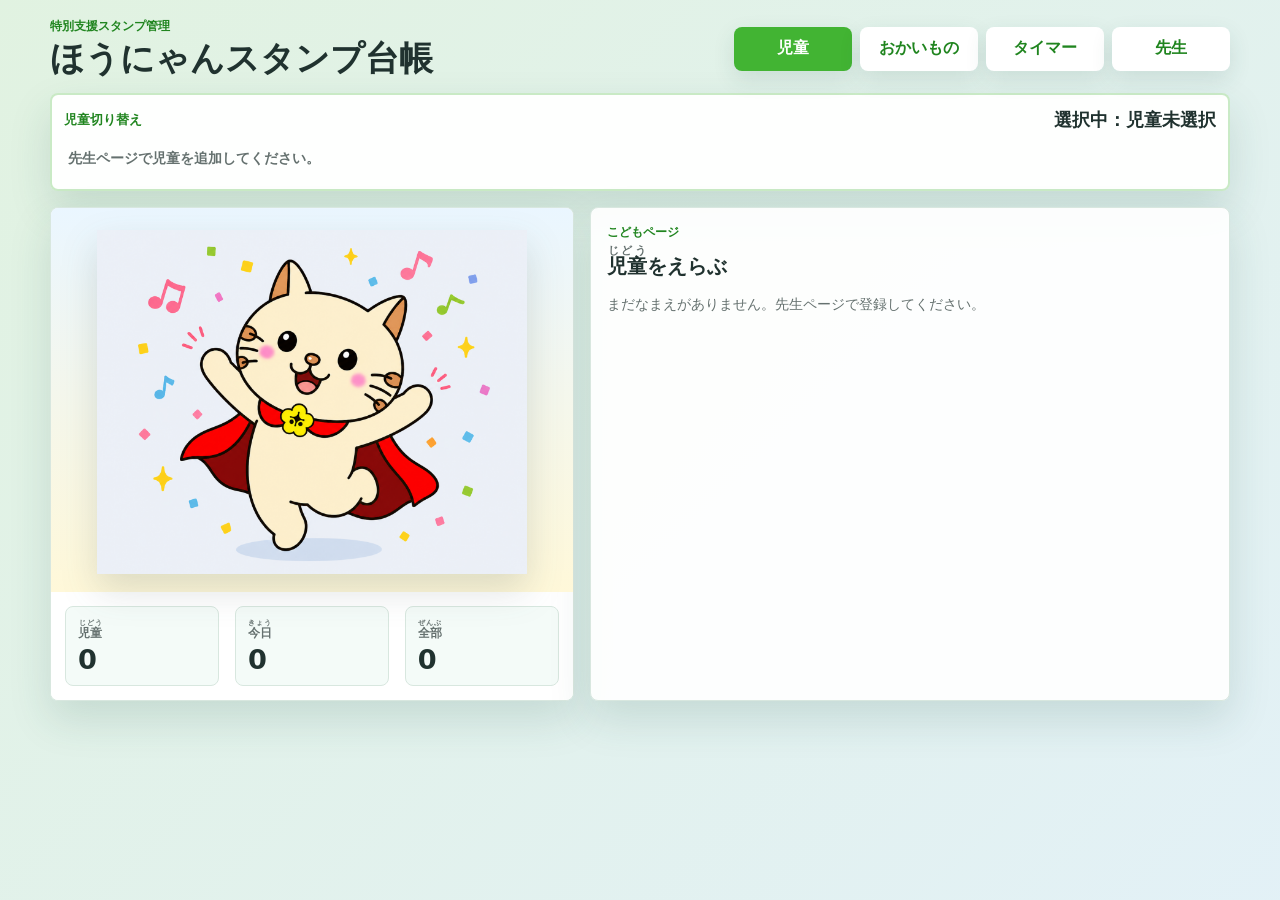
==== index.html @ f67121e9 "Deploy visual countdown timer page" ====
<!doctype html>
<html lang="ja">
  <head>
    <meta charset="utf-8">
    <meta name="viewport" content="width=device-width, initial-scale=1">
    <title>ほうにゃんスタンプ台帳</title>
    <link rel="stylesheet" href="styles.css">
  </head>
  <body>
    <div class="app-shell">
      <header class="topbar">
        <div>
          <p class="eyebrow">特別支援スタンプ管理</p>
          <h1>ほうにゃんスタンプ台帳</h1>
        </div>
        <div class="top-actions" aria-label="ページ切り替え">
          <button class="page-tab is-active" type="button" data-view-button="child">児童</button>
          <button class="page-tab" type="button" data-view-button="shop">おかいもの</button>
          <button class="page-tab" type="button" data-view-button="timer">タイマー</button>
          <button class="page-tab" type="button" data-view-button="teacher">先生</button>
        </div>
      </header>

      <div class="student-switcher" aria-label="児童切り替え">
        <div class="switch-status">
          <span>児童切り替え</span>
          <strong id="currentStudentLabel">選択中：児童未選択</strong>
        </div>
        <div class="student-tab-list" id="studentSwitchList" role="tablist" aria-label="児童を選択"></div>
      </div>

      <main>
        <section class="view is-active child-page" data-view="child" aria-labelledby="child-title">
          <div class="child-grid">
            <section class="hero-panel child-hero">
              <div class="hounyan-stage">
                <img src="assets/hounyan-home.png" alt="ほうにゃん" class="hounyan-image">
              </div>
              <div class="hero-stats">
                <div>
                  <span class="stat-label"><ruby>児童<rt>じどう</rt></ruby></span>
                  <strong id="totalStudents">0</strong>
                </div>
                <div>
                  <span class="stat-label"><ruby>今日<rt>きょう</rt></ruby></span>
                  <strong id="todayStamps">0</strong>
                </div>
                <div>
                  <span class="stat-label"><ruby>全部<rt>ぜんぶ</rt></ruby></span>
                  <strong id="allStamps">0</strong>
                </div>
              </div>
            </section>

            <section class="work-panel">
              <div class="section-head">
                <div>
                  <p class="eyebrow">こどもページ</p>
                  <h2 id="child-title"><ruby>児童<rt>じどう</rt></ruby>をえらぶ</h2>
                </div>
              </div>
              <div class="student-list child-student-list" id="childStudentList"></div>
            </section>
          </div>

          <section class="detail-panel child-detail" id="childStudentDetail" hidden>
            <div class="section-head detail-head">
              <div>
                <p class="eyebrow">いまのシート</p>
                <h2 id="childSelectedName">未選択</h2>
              </div>
            </div>

            <div class="score-row child-score-row">
              <div class="score-box">
                <span><ruby>今<rt>いま</rt></ruby>までに<ruby>集<rt>あつ</rt></ruby>めたスタンプ</span>
                <strong id="childTotal">0</strong>
              </div>
              <div class="score-box">
                <span><ruby>使<rt>つか</rt></ruby>えるシート</span>
                <strong id="childAvailableSheets">0</strong>
              </div>
              <div class="score-box">
                <span>いまのシート</span>
                <strong id="childCurrentSheetCount">0/20</strong>
              </div>
              <div class="score-box">
                <span>あと</span>
                <strong id="childRemainingText">20こ</strong>
              </div>
            </div>

            <div class="next-unlock-banner" id="childNextUnlock">
              <span>つぎのもくひょう</span>
              <strong>あと0こでスタンプかいほう！</strong>
            </div>

            <div class="sheet-head">
              <h3 id="childSheetTitle">シート 1</h3>
              <p id="childSheetProgress">あと20こでシートがいっぱい</p>
            </div>
            <div class="stamp-sheet" id="childSheetGrid" aria-label="20こスタンプシート"></div>

            <div class="child-stamp-area">
              <section>
                <div class="section-head compact">
                  <div>
                    <p class="eyebrow">スタンプ</p>
                    <h3><ruby>押<rt>お</rt></ruby>すスタンプをえらぶ</h3>
                  </div>
                </div>
                <button class="primary-button wide stamp-press-button" type="button" id="childAddStampButton">スタンプをおす</button>
              </section>
            </div>
          </section>
        </section>

        <section class="view shop-page" data-view="shop" aria-labelledby="shop-title">
          <div class="shop-grid">
            <section class="hero-panel shop-summary">
              <div class="shop-hero-top">
                <div>
                  <p class="eyebrow">ごほうび</p>
                  <h2 id="shop-title"><ruby>お買い物<rt>おかいもの</rt></ruby></h2>
                </div>
                <img src="assets/hounyan-home.png" alt="ほうにゃん" class="shop-hounyan">
              </div>
              <label>
                <ruby>児童<rt>じどう</rt></ruby>をえらぶ
                <select id="shopStudentSelect" class="select"></select>
              </label>
              <div class="shop-wallet">
                <div class="shop-wallet-main">
                  <span><ruby>使<rt>つか</rt></ruby>えるシート</span>
                  <strong id="shopAvailableSheets">0</strong>
                </div>
                <div class="shop-wallet-sub">
                  <span><ruby>児童<rt>じどう</rt></ruby></span>
                  <strong id="shopSelectedName">未選択</strong>
                </div>
                <div class="shop-wallet-sub">
                  <span><ruby>完成<rt>かんせい</rt></ruby>シート</span>
                  <strong id="shopCompletedSheets">0</strong>
                </div>
              </div>
            </section>

            <section class="work-panel">
              <div class="section-head">
                <div>
                  <p class="eyebrow">景品</p>
                  <h2>景品をえらぶ</h2>
                </div>
              </div>
              <div id="shopRewards" class="reward-list shop-prize-list"></div>
            </section>

            <section class="work-panel shop-stamp-panel">
              <div class="section-head">
                <div>
                  <p class="eyebrow">スタンプ</p>
                  <h2>スタンプを買う</h2>
                </div>
              </div>
              <div id="shopStampRewards" class="stamp-shop-list"></div>
            </section>
          </div>
        </section>

        <section class="view timer-page" data-view="timer" aria-labelledby="timer-title">
          <div class="timer-grid">
            <section class="hero-panel timer-hero">
              <div>
                <p class="eyebrow">タイマー</p>
                <h2 id="timer-title">じかんをきめる</h2>
              </div>
              <img src="assets/hounyan-home.png" alt="ほうにゃん" class="timer-hounyan">
            </section>

            <section class="work-panel timer-panel">
              <div class="timer-display">
                <div class="timer-ring" id="timerRing" aria-hidden="true">
                  <div class="timer-ring-inner">
                    <strong id="timerTime">05:00</strong>
                    <span id="timerStatus">じゅんびOK</span>
                  </div>
                </div>
              </div>

              <div class="timer-presets" aria-label="時間プリセット">
                <button class="soft-button" type="button" data-timer-preset="60">1分</button>
                <button class="soft-button" type="button" data-timer-preset="180">3分</button>
                <button class="soft-button" type="button" data-timer-preset="300">5分</button>
                <button class="soft-button" type="button" data-timer-preset="600">10分</button>
              </div>

              <div class="timer-inputs">
                <label>
                  分
                  <input id="timerMinutes" type="number" min="0" max="99" step="1" value="5">
                </label>
                <label>
                  秒
                  <input id="timerSeconds" type="number" min="0" max="59" step="1" value="0">
                </label>
                <button class="soft-button" type="button" id="timerSetButton">セット</button>
              </div>

              <div class="timer-actions">
                <button class="primary-button" type="button" id="timerStartButton">スタート</button>
                <button class="soft-button" type="button" id="timerPauseButton">一時停止</button>
                <button class="danger-button" type="button" id="timerResetButton">リセット</button>
              </div>
            </section>
          </div>
        </section>

        <section class="view teacher-page" data-view="teacher" aria-labelledby="teacher-title">
          <div class="teacher-grid">
            <section class="work-panel">
              <div class="section-head">
                <div>
                  <p class="eyebrow">先生ページ</p>
                  <h2 id="teacher-title">児童管理</h2>
                </div>
              </div>
              <form id="studentForm" class="form-grid">
                <input type="hidden" id="studentId">
                <label class="field">
                  <span>名前</span>
                  <input id="studentName" type="text" autocomplete="off" required placeholder="例: 山田さん">
                </label>
                <label class="field">
                  <span>メモ</span>
                  <input id="studentNote" type="text" autocomplete="off" placeholder="例: 3年 / Aグループ">
                </label>
                <button class="primary-button wide" type="submit">保存</button>
              </form>
              <div class="student-list teacher-student-list" id="teacherStudentList"></div>
            </section>

            <section class="detail-panel teacher-detail" id="teacherStudentDetail" hidden>
              <div class="section-head detail-head">
                <div>
                  <p class="eyebrow">児童詳細</p>
                  <h2 id="selectedStudentName">未選択</h2>
                </div>
                <div class="detail-actions">
                  <button class="soft-button" type="button" id="editStudentButton">編集</button>
                  <button class="danger-button" type="button" id="deleteStudentButton">削除</button>
                </div>
              </div>

              <div class="score-row">
                <div class="score-box">
                  <span>今までに集めたスタンプ</span>
                  <strong id="selectedTotal">0</strong>
                </div>
                <div class="score-box">
                  <span>使えるシート</span>
                  <strong id="selectedAvailable">0</strong>
                </div>
                <div class="score-box">
                  <span>ほうにゃんLv.</span>
                  <strong id="selectedLevel">1</strong>
                </div>
                <div class="score-box">
                  <span>次のレベル</span>
                  <strong id="nextLevelText">あと5</strong>
                </div>
              </div>

              <div class="sheet-head">
                <h3 id="teacherSheetTitle">シート 1</h3>
                <p id="teacherSheetProgress">あと20個でシートが埋まります</p>
              </div>
              <div class="stamp-sheet teacher-sheet" id="teacherSheetGrid" aria-label="20個スタンプシート"></div>

              <div class="stamp-workbench">
                <section>
                  <div class="section-head compact">
                    <div>
                      <p class="eyebrow">スタンプ</p>
                      <h3>プリント1枚できたら押す</h3>
                    </div>
                  </div>
                  <button class="primary-button wide stamp-press-button" type="button" id="addStampButton">スタンプを押す</button>
                  <label class="field">
                    <span>メモ</span>
                    <input id="stampMemo" type="text" placeholder="例: 国語プリント、計算プリント">
                  </label>
                </section>

                <section>
                  <div class="section-head compact">
                    <div>
                      <p class="eyebrow">履歴</p>
                      <h3>最近の記録</h3>
                    </div>
                  </div>
                  <div class="history-list" id="historyList"></div>
                </section>
              </div>
            </section>

            <section class="work-panel prize-settings-panel">
              <div class="section-head">
                <div>
                  <p class="eyebrow">景品設定</p>
                  <h2>景品の追加・編集</h2>
                </div>
              </div>
              <form id="prizeForm" class="form-grid prize-form">
                <input id="prizeId" type="hidden">
                <label>
                  景品名
                  <input id="prizeName" type="text" placeholder="例: シール 1枚" required>
                </label>
                <label>
                  必要なシート数
                  <input id="prizeCostSheets" type="number" min="1" step="1" value="1" required>
                </label>
                <label>
                  説明
                  <input id="prizeDescription" type="text" placeholder="例: 使えるシート1枚と交換します。">
                </label>
                <label class="check-row">
                  <input id="prizeEnabled" type="checkbox" checked>
                  買い物ページに表示する
                </label>
                <div class="form-actions">
                  <button class="primary-button" type="submit">景品を保存</button>
                  <button class="soft-button" type="button" id="clearPrizeForm">新規入力</button>
                </div>
              </form>
              <div id="prizeSettingsList" class="reward-list"></div>
            </section>

            <section class="work-panel">
              <div class="section-head">
                <div>
                  <p class="eyebrow">解放</p>
                  <h2>スタンプ解放状況</h2>
                </div>
              </div>
              <div class="rewards-grid teacher-rewards-grid">
                <section>
                  <h3>今までに集めたスタンプで解放</h3>
                  <div id="unlockRewards" class="reward-list"></div>
                </section>
                <section>
                  <h3>着せ替え</h3>
                  <div class="mascot-upgrade is-disabled">
                    <img src="assets/hounyan-home.png" alt="ほうにゃん" class="mini-hounyan">
                    <div>
                      <p>使用不可</p>
                      <span>着せ替えはまだ解禁していません。</span>
                    </div>
                  </div>
                </section>
              </div>
            </section>

            <section class="work-panel">
              <div class="section-head">
                <div>
                  <p class="eyebrow">交換履歴</p>
                  <h2>交換済みシート</h2>
                </div>
              </div>
              <div id="redemptionList" class="redemption-list"></div>
            </section>

            <section class="work-panel">
              <div class="section-head">
                <div>
                  <p class="eyebrow">データ</p>
                  <h2>バックアップ</h2>
                </div>
              </div>
              <div class="backup-actions">
                <button class="soft-button" type="button" id="exportButton">JSONを書き出す</button>
                <label class="file-button">
                  JSONを読み込む
                  <input id="importInput" type="file" accept="application/json">
                </label>
              </div>
              <p class="hint">保存はこのPCのブラウザ内です。共有PCでは利用者を確認してください。</p>
            </section>

            <section class="work-panel stamp-assets-panel">
              <div class="section-head">
                <div>
                  <p class="eyebrow">スタンプ画像</p>
                  <h2>解放条件</h2>
                </div>
              </div>
              <form id="stampAssetForm" class="form-grid stamp-asset-form">
                <input id="stampAssetId" type="hidden">
                <label>
                  スタンプ名
                  <input id="stampAssetName" type="text" placeholder="例: すばらしい" required>
                </label>
                <label>
                  解放方法
                  <select id="stampAssetUnlockMode" class="select">
                    <option value="count">累計スタンプ数で解放</option>
                    <option value="purchase">シートで購入</option>
                  </select>
                </label>
                <label>
                  解放する累計スタンプ数
                  <input id="stampAssetUnlockAt" type="number" min="0" step="1" value="20" required>
                </label>
                <label>
                  購入に必要なシート数
                  <input id="stampAssetShopPriceSheets" type="number" min="1" step="1" value="1" required>
                </label>
                <label class="file-button stamp-file-button">
                  画像を選ぶ
                  <input id="stampAssetImage" type="file" accept="image/*">
                </label>
                <div class="form-actions">
                  <button class="primary-button" type="submit">スタンプを保存</button>
                  <button class="soft-button" type="button" id="clearStampAssetForm">新規入力</button>
                </div>
                <p class="hint">追加した画像は自動で小さくして、このブラウザ内に保存します。別端末で使う時はJSONを書き出してください。</p>
              </form>
              <div id="stampAssetsList" class="asset-list"></div>
            </section>
          </div>
        </section>
      </main>
    </div>

    <div class="preview-layer" id="stampCountLayer" hidden>
      <div class="preview-card" role="dialog" aria-modal="true" aria-labelledby="stampCountTitle">
        <div class="section-head compact">
          <div>
            <p class="eyebrow" id="stampCountStudent">スタンプ</p>
            <h2 id="stampCountTitle">いくつおす？</h2>
          </div>
        </div>
        <div class="count-picker" aria-label="押すスタンプの合計数">
          <button type="button" id="stampCountMinus" aria-label="スタンプを減らす">-</button>
          <output id="stampCountValue" aria-live="polite">0こ</output>
          <button type="button" id="stampCountPlus" aria-label="スタンプを増やす">+</button>
        </div>
        <p class="count-hint" id="stampCountHint">先に、全部で押す数を決めます。</p>
        <div class="preview-actions">
          <button class="soft-button" type="button" id="stampCountCancelButton">戻る</button>
          <button class="primary-button" type="button" id="stampCountNextButton">つぎへ</button>
        </div>
      </div>
    </div>

    <div class="preview-layer" id="stampPreviewLayer" hidden>
      <div class="preview-card" role="dialog" aria-modal="true" aria-labelledby="stampPreviewTitle">
        <div class="section-head compact">
          <div>
            <p class="eyebrow" id="stampPreviewStudent">スタンプ</p>
            <h2 id="stampPreviewTitle">押すスタンプを選ぶ</h2>
          </div>
        </div>
        <div class="preview-list" id="stampPreviewList"></div>
        <p class="preview-total" id="stampPreviewTotal">合計 0こ</p>
        <div class="preview-actions">
          <button class="soft-button" type="button" id="stampPreviewCancelButton">戻る</button>
          <button class="primary-button" type="button" id="stampPreviewConfirmButton">まとめて押す</button>
        </div>
      </div>
    </div>

    <div class="confirm-layer" id="exchangeConfirmLayer" hidden>
      <div class="confirm-card" role="dialog" aria-modal="true" aria-labelledby="exchangeConfirmTitle">
        <p class="eyebrow">シート交換</p>
        <h2 id="exchangeConfirmTitle">こうかんする？</h2>
        <p id="exchangeConfirmMessage">使えるシートを使って交換します。</p>
        <div class="confirm-actions">
          <button class="soft-button" type="button" id="exchangeCancelButton">やめる</button>
          <button class="primary-button" type="button" id="exchangeConfirmButton">こうかんする</button>
        </div>
      </div>
    </div>

    <div class="animation-layer" id="hounyanAnimationLayer" hidden>
      <div class="animation-card" role="dialog" aria-modal="true" aria-labelledby="animationTitle">
        <div class="animation-burst" aria-hidden="true"></div>
        <img id="animationHounyan" src="assets/hounyan-home.png" alt="ほうにゃん" class="animation-hounyan">
        <img id="animationFeatureImage" src="" alt="" class="animation-feature-image" hidden>
        <p class="eyebrow" id="animationEyebrow">ほうにゃん</p>
        <h2 id="animationTitle">シート完成！</h2>
        <p id="animationMessage">20こあつまったよ。</p>
        <button class="primary-button wide" type="button" id="animationCloseButton">OK</button>
      </div>
    </div>

    <div class="toast" id="toast" role="status" aria-live="polite"></div>

    <script src="app.js"></script>
  </body>
</html>
---- styles.css ----
:root {
  color-scheme: light;
  --ink: #20322f;
  --muted: #65716f;
  --line: #d8e7df;
  --panel: #ffffff;
  --panel-soft: #f4fbf8;
  --green: #42b433;
  --green-deep: #20851f;
  --blue: #2f96df;
  --pink: #f05a91;
  --yellow: #f7c600;
  --danger: #d94e48;
  --paper: #fffdf4;
  --shadow: 0 18px 42px rgba(36, 84, 76, 0.15);
  --radius: 8px;
  font-family: "BIZ UDPGothic", "Yu Gothic UI", "Meiryo", system-ui, sans-serif;
}

* {
  box-sizing: border-box;
}

body {
  margin: 0;
  min-height: 100vh;
  background:
    linear-gradient(135deg, rgba(66, 180, 51, 0.12), rgba(47, 150, 223, 0.1)),
    #f7fbf9;
  color: var(--ink);
}

button,
input,
select {
  font: inherit;
}

button {
  cursor: pointer;
}

h1,
h2,
h3,
p {
  margin: 0;
}

h1 {
  font-size: clamp(1.45rem, 3vw, 2.1rem);
  line-height: 1.2;
}

h2 {
  font-size: 1.25rem;
  line-height: 1.35;
}

h3 {
  font-size: 1rem;
  line-height: 1.35;
}

ruby {
  ruby-position: over;
}

rt {
  color: var(--muted);
  font-size: 0.56em;
  font-weight: 800;
}

.app-shell {
  width: min(1180px, calc(100vw - 32px));
  margin: 0 auto;
  padding: 18px 0 32px;
}

.topbar {
  display: flex;
  justify-content: space-between;
  align-items: center;
  gap: 16px;
  margin-bottom: 18px;
}

.eyebrow {
  color: var(--green-deep);
  font-size: 0.78rem;
  font-weight: 800;
  letter-spacing: 0;
  margin-bottom: 4px;
}

.top-actions {
  display: flex;
  gap: 8px;
}

.icon-button,
.page-tab,
.primary-button,
.soft-button,
.danger-button,
.file-button {
  border: 0;
  border-radius: var(--radius);
  min-height: 44px;
  font-weight: 800;
  transition: transform 0.16s ease, box-shadow 0.16s ease, background 0.16s ease;
}

.icon-button {
  width: 48px;
  background: var(--panel);
  color: var(--green-deep);
  box-shadow: 0 8px 22px rgba(36, 84, 76, 0.12);
  font-size: 1rem;
}

.page-tab {
  min-width: 118px;
  padding: 0 18px;
  background: var(--panel);
  color: var(--green-deep);
  box-shadow: 0 8px 22px rgba(36, 84, 76, 0.12);
  font-size: 1rem;
}

.icon-button.is-active,
.icon-button:hover,
.page-tab.is-active,
.page-tab:hover,
.primary-button {
  background: var(--green);
  color: #fff;
}

.page-tab.is-active {
  background: var(--green);
  color: #fff;
}

.primary-button {
  padding: 0 18px;
  box-shadow: 0 10px 22px rgba(66, 180, 51, 0.22);
}

.soft-button,
.file-button {
  display: inline-flex;
  align-items: center;
  justify-content: center;
  padding: 0 16px;
  background: #e8f6ed;
  color: var(--green-deep);
}

.danger-button {
  padding: 0 14px;
  background: #ffe9e7;
  color: var(--danger);
}

.wide {
  width: 100%;
}

button:hover,
.file-button:hover {
  transform: translateY(-1px);
}

button:disabled {
  cursor: not-allowed;
  filter: grayscale(0.25);
  opacity: 0.62;
  transform: none;
}

.student-switcher {
  display: grid;
  gap: 10px;
  margin: -4px 0 16px;
  padding: 12px;
  border: 2px solid rgba(66, 180, 51, 0.28);
  border-radius: var(--radius);
  background: rgba(255, 255, 255, 0.94);
  box-shadow: var(--shadow);
}

.switch-status {
  display: flex;
  align-items: center;
  justify-content: space-between;
  gap: 12px;
}

.switch-status span {
  color: var(--green-deep);
  font-size: 0.82rem;
  font-weight: 900;
}

.switch-status strong {
  min-width: 0;
  overflow: hidden;
  text-overflow: ellipsis;
  white-space: nowrap;
  font-size: 1.14rem;
}

.student-tab-list {
  display: flex;
  gap: 8px;
  overflow-x: auto;
  overscroll-behavior-x: contain;
  padding: 2px 2px 8px;
  scroll-snap-type: x proximity;
  scrollbar-width: thin;
}

.student-tab-button {
  flex: 0 0 auto;
  display: flex;
  align-items: center;
  justify-content: center;
  gap: 8px;
  min-width: 132px;
  min-height: 54px;
  padding: 8px 12px;
  border: 2px solid var(--line);
  border-radius: var(--radius);
  background: #fff;
  color: var(--ink);
  scroll-snap-align: start;
}

.student-tab-button strong {
  min-width: 0;
  overflow: hidden;
  text-overflow: ellipsis;
  white-space: nowrap;
  font-size: 1rem;
}

.student-tab-button span {
  flex: 0 0 auto;
  padding: 2px 7px;
  border-radius: 999px;
  background: var(--panel-soft);
  color: var(--green-deep);
  font-size: 0.76rem;
  font-weight: 900;
}

.student-tab-button.is-selected {
  border-color: var(--green);
  background: var(--green);
  color: #fff;
  box-shadow: 0 0 0 3px rgba(66, 180, 51, 0.16);
}

.student-tab-button.is-selected span {
  background: rgba(255, 255, 255, 0.22);
  color: #fff;
}

.switch-empty {
  padding: 4px 2px 0;
  font-weight: 800;
}

.view {
  display: none;
}

.view.is-active {
  display: block;
}

.child-grid,
.shop-grid,
.teacher-grid,
.stamp-workbench,
.score-row,
.hero-stats {
  display: grid;
  gap: 16px;
}

.child-grid {
  grid-template-columns: minmax(280px, 0.9fr) minmax(360px, 1.1fr);
  align-items: stretch;
}

.shop-grid {
  grid-template-columns: minmax(300px, 0.72fr) minmax(420px, 1.28fr);
  align-items: start;
}

.timer-grid {
  display: grid;
  grid-template-columns: minmax(260px, 0.72fr) minmax(360px, 1.28fr);
  gap: 16px;
  align-items: stretch;
}

.shop-stamp-panel {
  grid-column: 1 / -1;
}

.teacher-grid {
  grid-template-columns: minmax(300px, 0.75fr) minmax(420px, 1.25fr);
  align-items: start;
}

.teacher-grid > .work-panel:nth-child(3),
.teacher-grid > .work-panel:nth-child(4),
.teacher-grid > .work-panel:nth-child(5),
.teacher-grid > .work-panel:nth-child(6),
.prize-settings-panel {
  grid-column: 1 / -1;
}

.stamp-workbench {
  grid-template-columns: minmax(260px, 0.9fr) minmax(300px, 1.1fr);
}

.hero-panel,
.work-panel,
.detail-panel {
  background: rgba(255, 255, 255, 0.92);
  border: 1px solid var(--line);
  border-radius: var(--radius);
  box-shadow: var(--shadow);
}

.hero-panel {
  display: flex;
  flex-direction: column;
  overflow: hidden;
}

.hounyan-stage {
  position: relative;
  flex: 1;
  min-height: 320px;
  padding: 18px;
  background: linear-gradient(180deg, #eaf6ff, #fff8d9);
}

.hounyan-image {
  width: min(92%, 430px);
  max-height: 390px;
  object-fit: contain;
  display: block;
  margin: 4px auto 0;
  filter: drop-shadow(0 16px 18px rgba(45, 71, 69, 0.16));
}

.hero-stats {
  grid-template-columns: repeat(3, 1fr);
  padding: 14px;
  background: var(--panel);
}

.hero-stats div,
.score-box {
  min-width: 0;
  padding: 12px;
  border-radius: var(--radius);
  background: var(--panel-soft);
  border: 1px solid var(--line);
}

.stat-label,
.score-box span {
  display: block;
  color: var(--muted);
  font-size: 0.78rem;
  font-weight: 800;
  line-height: 1.45;
}

.hero-stats strong,
.score-box strong {
  display: block;
  margin-top: 4px;
  font-size: 1.7rem;
  line-height: 1;
}

.work-panel,
.detail-panel {
  padding: 16px;
}

.child-detail,
.teacher-detail {
  margin-top: 16px;
}

.child-page .detail-panel {
  border: 2px solid rgba(66, 180, 51, 0.26);
}

.section-head {
  display: flex;
  align-items: center;
  justify-content: space-between;
  gap: 12px;
  margin-bottom: 14px;
}

.section-head.compact {
  margin-bottom: 10px;
}

.detail-head {
  align-items: flex-start;
}

.detail-actions {
  display: flex;
  gap: 8px;
}

.student-list,
.history-list,
.reward-list,
.asset-list {
  display: grid;
  gap: 10px;
}

.teacher-student-list {
  margin-top: 14px;
}

.student-card,
.history-card,
.reward-card,
.asset-card,
.redemption-card {
  border: 1px solid var(--line);
  border-radius: var(--radius);
  background: #fff;
}

.student-card {
  display: grid;
  grid-template-columns: 1fr auto;
  gap: 12px;
  align-items: center;
  padding: 12px;
  text-align: left;
  width: 100%;
  color: var(--ink);
}

.child-student-list .student-card {
  min-height: 74px;
  border-width: 2px;
}

.student-card.is-selected {
  border-color: var(--green);
  box-shadow: 0 0 0 3px rgba(66, 180, 51, 0.14);
}

.student-name {
  display: block;
  font-weight: 900;
  font-size: 1.05rem;
}

.child-student-list .student-name {
  font-size: 1.18rem;
}

.student-meta,
.hint,
.history-card span,
.reward-card p,
.asset-card p,
.redemption-card p,
.empty-state,
.sheet-head p,
.mascot-upgrade span {
  color: var(--muted);
  font-size: 0.86rem;
  line-height: 1.5;
}

.score-row {
  grid-template-columns: repeat(4, 1fr);
  margin-bottom: 16px;
}

.child-score-row .score-box {
  min-height: 92px;
}

.next-unlock-banner {
  display: grid;
  grid-template-columns: minmax(0, 1fr) 92px;
  gap: 12px;
  align-items: center;
  margin: 14px 0;
  padding: 16px;
  border: 2px solid rgba(66, 180, 51, 0.28);
  border-radius: var(--radius);
  background: linear-gradient(135deg, #ffffff, #e8f6ed);
  box-shadow: 0 12px 24px rgba(66, 180, 51, 0.12);
}

.next-unlock-banner span {
  color: var(--green-dark);
  font-size: 0.82rem;
  font-weight: 900;
}

.next-unlock-banner strong {
  display: block;
  color: var(--text);
  font-size: clamp(1.28rem, 4vw, 2rem);
  line-height: 1.25;
}

.next-unlock-preview {
  width: 88px;
  height: 88px;
  object-fit: contain;
  justify-self: end;
  padding: 6px;
  border: 1px solid rgba(66, 180, 51, 0.2);
  border-radius: var(--radius);
  background: rgba(255, 255, 255, 0.86);
  box-shadow: 0 8px 18px rgba(32, 50, 47, 0.12);
}

.next-unlock-banner.is-complete {
  grid-template-columns: 1fr;
  border-color: rgba(246, 192, 52, 0.52);
  background: linear-gradient(135deg, #ffffff, #fff7d7);
}

.sheet-head {
  display: flex;
  align-items: end;
  justify-content: space-between;
  gap: 12px;
  margin: 8px 0 10px;
}

.stamp-sheet {
  display: grid;
  grid-template-columns: repeat(5, minmax(46px, 1fr));
  gap: 8px;
  padding: 12px;
  border: 2px solid #eadfa6;
  border-radius: var(--radius);
  background:
    linear-gradient(90deg, rgba(234, 223, 166, 0.24) 1px, transparent 1px),
    linear-gradient(180deg, rgba(234, 223, 166, 0.2) 1px, transparent 1px),
    var(--paper);
  background-size: 22px 22px;
  box-shadow: inset 0 0 0 4px rgba(255, 255, 255, 0.54);
}

.stamp-slot {
  position: relative;
  display: grid;
  place-items: center;
  aspect-ratio: 1;
  min-width: 0;
  border: 1px dashed rgba(101, 113, 111, 0.35);
  border-radius: 6px;
  background: rgba(255, 255, 255, 0.64);
  overflow: hidden;
}

.stamp-slot.is-filled {
  border-style: solid;
  border-color: rgba(240, 90, 145, 0.28);
  background: rgba(255, 255, 255, 0.86);
}

.stamp-slot span {
  color: rgba(101, 113, 111, 0.45);
  font-weight: 900;
}

.stamp-slot img {
  width: 88%;
  height: 88%;
  object-fit: contain;
}

.stamp-slot.is-new {
  animation: paperPress 0.7s ease both;
}

.stamp-slot.is-new::after {
  content: "";
  position: absolute;
  inset: 8%;
  border-radius: 50%;
  border: 3px solid rgba(240, 90, 145, 0.36);
  opacity: 0;
  animation: inkRing 0.7s ease both;
}

.stamp-slot.is-new img {
  animation: stampIn 0.62s cubic-bezier(0.2, 0.78, 0.24, 1.18) both;
}

.child-stamp-area {
  margin-top: 16px;
}

.stamp-picker {
  display: grid;
  grid-template-columns: repeat(4, minmax(0, 1fr));
  gap: 10px;
  margin-bottom: 12px;
}

.stamp-option {
  position: relative;
  min-height: 128px;
  border: 2px solid var(--line);
  border-radius: var(--radius);
  background: #fff;
  padding: 8px;
}

.stamp-option.is-selected {
  border-color: var(--blue);
  box-shadow: 0 0 0 3px rgba(47, 150, 223, 0.16);
}

.stamp-option.is-locked {
  opacity: 0.56;
}

.stamp-option img {
  width: 100%;
  height: 82px;
  object-fit: contain;
  display: block;
}

.stamp-option span {
  display: block;
  margin-top: 6px;
  font-size: 0.82rem;
  font-weight: 900;
  text-align: center;
}

.child-page .stamp-option span {
  font-size: 0.92rem;
}

.stamp-press-button {
  min-height: 54px;
  margin-bottom: 12px;
  font-size: 1.05rem;
}

.field {
  display: grid;
  gap: 6px;
  margin-bottom: 12px;
}

.field span {
  color: var(--muted);
  font-size: 0.82rem;
  font-weight: 800;
}

input,
.select {
  width: 100%;
  min-height: 44px;
  border: 1px solid var(--line);
  border-radius: var(--radius);
  background: #fff;
  padding: 9px 11px;
  color: var(--ink);
}

input:focus,
.select:focus {
  outline: 3px solid rgba(47, 150, 223, 0.2);
  border-color: var(--blue);
}

.history-card,
.reward-card,
.asset-card,
.redemption-card {
  padding: 12px;
}

.history-card {
  display: grid;
  grid-template-columns: 52px 1fr auto;
  gap: 10px;
  align-items: center;
}

.history-card img {
  width: 52px;
  height: 52px;
  object-fit: contain;
}

.history-card.is-canceled {
  background: #f5f5f5;
  opacity: 0.72;
}

.rewards-grid {
  display: grid;
  grid-template-columns: repeat(3, minmax(0, 1fr));
  gap: 16px;
}

.teacher-rewards-grid {
  grid-template-columns: minmax(0, 1fr) minmax(260px, 0.65fr);
}

.reward-list {
  margin-top: 10px;
}

.shop-prize-list {
  grid-template-columns: repeat(auto-fit, minmax(220px, 1fr));
  margin-top: 0;
}

.stamp-shop-list {
  display: grid;
  grid-template-columns: repeat(auto-fit, minmax(190px, 1fr));
  gap: 12px;
}

.reward-card {
  display: grid;
  gap: 10px;
}

.reward-card.is-disabled,
.mascot-upgrade.is-disabled {
  background: #f5f5f5;
  opacity: 0.78;
}

.reward-top,
.asset-card,
.redemption-card {
  display: flex;
  justify-content: space-between;
  gap: 10px;
  align-items: center;
}

.reward-card strong,
.asset-card strong,
.redemption-card strong,
.mascot-upgrade p {
  font-size: 1rem;
  font-weight: 900;
}

.progress {
  height: 10px;
  overflow: hidden;
  border-radius: 999px;
  background: #e9eff0;
}

.progress > span {
  display: block;
  height: 100%;
  width: 0;
  background: linear-gradient(90deg, var(--green), var(--yellow));
}

.mascot-upgrade {
  display: flex;
  gap: 14px;
  align-items: center;
  padding: 14px;
  border: 1px solid var(--line);
  border-radius: var(--radius);
  background: var(--panel-soft);
  margin-top: 10px;
}

.mini-hounyan {
  width: 96px;
  height: 96px;
  object-fit: contain;
}

.form-grid,
.backup-actions {
  display: grid;
  gap: 12px;
}

.shop-summary {
  display: grid;
  gap: 16px;
}

.shop-hero-top {
  display: grid;
  grid-template-columns: minmax(0, 1fr) 112px;
  gap: 12px;
  align-items: center;
}

.shop-hounyan {
  width: 112px;
  height: 112px;
  object-fit: contain;
  justify-self: end;
}

.shop-wallet {
  display: grid;
  gap: 10px;
}

.shop-wallet-main,
.shop-wallet-sub {
  border: 1px solid var(--line);
  border-radius: var(--radius);
  background: #fff;
}

.shop-wallet-main {
  padding: 18px;
  display: grid;
  gap: 6px;
  background: linear-gradient(135deg, #ffffff, #e8f6ed);
}

.shop-wallet-main span,
.shop-wallet-sub span,
.shop-prize-label {
  color: var(--muted);
  font-size: 0.78rem;
  font-weight: 900;
}

.shop-wallet-main strong {
  color: var(--green-dark);
  font-size: clamp(3rem, 12vw, 5.5rem);
  line-height: 0.95;
}

.shop-wallet-sub {
  display: flex;
  justify-content: space-between;
  gap: 12px;
  align-items: center;
  padding: 12px 14px;
}

.shop-wallet-sub strong {
  font-size: 1.05rem;
}

.shop-prize-card {
  min-height: 220px;
  align-content: start;
  gap: 14px;
  padding: 16px;
}

.stamp-shop-card {
  display: grid;
  grid-template-rows: auto minmax(0, 1fr) auto;
  gap: 10px;
  min-height: 270px;
  padding: 12px;
  border: 1px solid var(--line);
  border-radius: var(--radius);
  background: #fff;
}

.stamp-shop-card.is-special {
  border-color: rgba(246, 192, 52, 0.74);
  background: linear-gradient(135deg, #ffffff, #fff7d7);
  box-shadow: 0 14px 30px rgba(246, 192, 52, 0.18);
}

.stamp-shop-card.is-owned {
  background: #f5f5f5;
}

.stamp-shop-card img {
  width: min(100%, 142px);
  aspect-ratio: 1;
  object-fit: contain;
  justify-self: center;
}

.stamp-shop-card > div {
  text-align: center;
}

.stamp-shop-card span {
  color: var(--muted);
  font-size: 0.76rem;
  font-weight: 900;
}

.stamp-shop-card strong,
.stamp-shop-card p {
  display: block;
  text-align: center;
}

.stamp-shop-card strong {
  margin-top: 2px;
  font-size: 1rem;
  font-weight: 900;
}

.stamp-shop-card p {
  margin-top: 4px;
  color: var(--green-dark);
  font-weight: 900;
}

.shop-prize-head,
.shop-prize-foot {
  display: flex;
  justify-content: space-between;
  gap: 12px;
  align-items: center;
}

.shop-prize-head strong {
  display: block;
  margin-top: 2px;
  font-size: 1.18rem;
}

.sheet-badge {
  flex: 0 0 auto;
  padding: 8px 10px;
  border-radius: var(--radius);
  background: #e8f6ed;
  color: var(--green-dark);
  font-size: 0.88rem;
  font-weight: 900;
  white-space: nowrap;
}

.shop-prize-foot {
  margin-top: auto;
}

.shop-prize-foot span {
  color: var(--muted);
  font-weight: 900;
}

.timer-hero {
  display: grid;
  align-content: space-between;
  gap: 18px;
  min-height: 360px;
  overflow: hidden;
  background:
    radial-gradient(circle at 72% 18%, rgba(247, 198, 0, 0.22), transparent 34%),
    linear-gradient(160deg, #ffffff, #eefaf4);
}

.timer-hounyan {
  width: min(100%, 260px);
  justify-self: center;
  align-self: end;
  object-fit: contain;
}

.timer-panel {
  display: grid;
  gap: 16px;
  align-content: center;
}

.timer-display {
  display: grid;
  place-items: center;
  padding: 8px 0;
}

.timer-ring {
  --timer-progress: 1;
  width: min(320px, 78vw);
  aspect-ratio: 1;
  display: grid;
  place-items: center;
  border-radius: 50%;
  background:
    conic-gradient(var(--green) calc(var(--timer-progress) * 1turn), #e3eee8 0);
  box-shadow: 0 22px 54px rgba(36, 84, 76, 0.18);
}

.timer-ring.is-low {
  background:
    conic-gradient(var(--danger) calc(var(--timer-progress) * 1turn), #f5e3e1 0);
}

.timer-ring-inner {
  width: calc(100% - 32px);
  aspect-ratio: 1;
  display: grid;
  place-items: center;
  align-content: center;
  gap: 8px;
  border-radius: 50%;
  background: #fff;
  text-align: center;
}

.timer-ring-inner strong {
  font-size: clamp(3rem, 12vw, 5.2rem);
  line-height: 1;
  font-variant-numeric: tabular-nums;
}

.timer-ring-inner span {
  color: var(--muted);
  font-weight: 900;
}

.timer-presets,
.timer-actions {
  display: grid;
  grid-template-columns: repeat(4, 1fr);
  gap: 10px;
}

.timer-inputs {
  display: grid;
  grid-template-columns: repeat(2, minmax(0, 1fr)) auto;
  gap: 10px;
  align-items: end;
}

.timer-inputs label {
  display: grid;
  gap: 6px;
  color: var(--muted);
  font-weight: 900;
}

.stamp-asset-form,
.prize-form {
  margin-bottom: 14px;
}

.check-row {
  display: flex;
  align-items: center;
  gap: 8px;
  font-weight: 900;
}

.check-row input {
  width: 20px;
  height: 20px;
  accent-color: var(--green);
}

.form-actions,
.confirm-actions {
  display: flex;
  flex-wrap: wrap;
  gap: 10px;
}

.compact-button {
  min-height: 38px;
  padding: 8px 12px;
  font-size: 0.86rem;
}

.stamp-file-button {
  justify-self: start;
}

.redemption-list {
  display: grid;
  gap: 10px;
}

.redemption-card.is-canceled {
  background: #f5f5f5;
  opacity: 0.78;
}

.status-pill {
  padding: 6px 10px;
  border-radius: 999px;
  background: #e9eff0;
  color: var(--muted);
  font-size: 0.78rem;
  font-weight: 900;
  white-space: nowrap;
}

.file-button input {
  position: absolute;
  inline-size: 1px;
  block-size: 1px;
  opacity: 0;
  pointer-events: none;
}

.asset-card img {
  width: 64px;
  height: 64px;
  object-fit: contain;
  flex: 0 0 auto;
}

.toast {
  position: fixed;
  left: 50%;
  bottom: 18px;
  transform: translateX(-50%) translateY(24px);
  opacity: 0;
  pointer-events: none;
  min-width: min(360px, calc(100vw - 32px));
  padding: 12px 16px;
  border-radius: var(--radius);
  background: #20322f;
  color: #fff;
  text-align: center;
  font-weight: 800;
  box-shadow: 0 18px 36px rgba(32, 50, 47, 0.24);
  transition: opacity 0.2s ease, transform 0.2s ease;
}

.toast.is-visible {
  opacity: 1;
  transform: translateX(-50%) translateY(0);
}

.preview-layer,
.confirm-layer {
  position: fixed;
  inset: 0;
  z-index: 18;
  display: grid;
  place-items: center;
  padding: 18px;
  background: rgba(32, 50, 47, 0.42);
  opacity: 0;
  transition: opacity 0.18s ease;
}

.preview-layer[hidden],
.confirm-layer[hidden] {
  display: none;
}

.preview-layer.is-showing,
.confirm-layer.is-showing {
  opacity: 1;
}

.preview-card,
.confirm-card {
  width: min(520px, 100%);
  max-height: min(760px, calc(100vh - 36px));
  overflow: auto;
  padding: 16px;
  border: 1px solid var(--line);
  border-radius: var(--radius);
  background: rgba(255, 255, 255, 0.98);
  box-shadow: 0 24px 54px rgba(32, 50, 47, 0.26);
  transform: translateY(18px) scale(0.98);
  transition: transform 0.2s ease;
}

.preview-layer.is-showing .preview-card,
.confirm-layer.is-showing .confirm-card {
  transform: translateY(0) scale(1);
}

.confirm-card {
  display: grid;
  gap: 12px;
}

.count-picker {
  display: grid;
  grid-template-columns: 58px minmax(0, 1fr) 58px;
  align-items: center;
  gap: 10px;
  margin: 8px 0 4px;
}

.count-picker button {
  width: 58px;
  height: 58px;
  border: 0;
  border-radius: var(--radius);
  background: #e8f6ed;
  color: var(--green-deep);
  font-size: 1.55rem;
  font-weight: 900;
}

.count-picker output {
  display: grid;
  min-height: 74px;
  place-items: center;
  border: 2px solid rgba(48, 165, 73, 0.28);
  border-radius: var(--radius);
  background: #f7fff9;
  color: var(--green-deep);
  font-size: 2rem;
  font-weight: 900;
}

.count-hint {
  margin: 0 0 4px;
  color: var(--muted);
  font-size: 0.9rem;
  font-weight: 800;
  text-align: center;
}

.preview-list {
  display: grid;
  gap: 10px;
}

.preview-stamp {
  display: grid;
  grid-template-columns: 74px minmax(0, 1fr) auto;
  gap: 10px;
  align-items: center;
  padding: 10px;
  border: 1px solid var(--line);
  border-radius: var(--radius);
  background: #fff;
}

.preview-stamp.is-locked {
  opacity: 0.52;
}

.preview-stamp img {
  width: 74px;
  height: 74px;
  object-fit: contain;
}

.preview-stamp strong,
.preview-stamp span {
  display: block;
}

.preview-stamp strong {
  font-size: 1rem;
  margin-bottom: 3px;
}

.preview-stamp span {
  color: var(--muted);
  font-size: 0.82rem;
  font-weight: 800;
}

.preview-stepper {
  display: grid;
  grid-template-columns: 42px 42px 42px;
  align-items: center;
  gap: 4px;
}

.preview-stepper button {
  width: 42px;
  height: 42px;
  border: 0;
  border-radius: var(--radius);
  background: #e8f6ed;
  color: var(--green-deep);
  font-weight: 900;
  font-size: 1.25rem;
}

.preview-stepper output {
  text-align: center;
  font-weight: 900;
  font-size: 1.2rem;
}

.preview-total {
  padding: 12px 4px 10px;
  color: var(--green-deep);
  font-weight: 900;
  text-align: right;
}

.preview-actions {
  display: grid;
  grid-template-columns: minmax(100px, 0.45fr) minmax(140px, 0.55fr);
  gap: 10px;
}

.animation-layer {
  position: fixed;
  inset: 0;
  z-index: 20;
  display: grid;
  place-items: center;
  padding: 18px;
  background: rgba(32, 50, 47, 0.42);
  opacity: 0;
  transition: opacity 0.18s ease;
}

.animation-layer[hidden] {
  display: none;
}

.animation-layer.is-showing {
  opacity: 1;
}

.animation-card {
  position: relative;
  width: min(390px, 100%);
  overflow: hidden;
  padding: 20px;
  border: 2px solid rgba(66, 180, 51, 0.26);
  border-radius: var(--radius);
  background:
    radial-gradient(circle at 20% 15%, rgba(247, 198, 0, 0.2), transparent 32%),
    radial-gradient(circle at 84% 22%, rgba(47, 150, 223, 0.18), transparent 28%),
    #fff;
  box-shadow: 0 24px 54px rgba(32, 50, 47, 0.26);
  text-align: center;
  transform: translateY(18px) scale(0.96);
  transition: transform 0.24s ease;
}

.animation-layer.is-showing .animation-card {
  transform: translateY(0) scale(1);
}

.animation-burst {
  position: absolute;
  inset: 18px;
  border-radius: 50%;
  background:
    conic-gradient(from 0deg, transparent 0 10deg, rgba(247, 198, 0, 0.72) 10deg 18deg, transparent 18deg 42deg, rgba(240, 90, 145, 0.62) 42deg 50deg, transparent 50deg 78deg, rgba(47, 150, 223, 0.62) 78deg 86deg, transparent 86deg 360deg);
  opacity: 0.34;
  animation: hounyanBurst 1.8s linear infinite;
  pointer-events: none;
}

.animation-hounyan {
  position: relative;
  z-index: 1;
  width: min(76%, 250px);
  aspect-ratio: 1;
  object-fit: contain;
  margin: 0 auto 10px;
  filter: drop-shadow(0 14px 18px rgba(45, 71, 69, 0.16));
  animation: hounyanCelebrate 1.2s ease-in-out infinite;
}

.animation-feature-image {
  position: relative;
  z-index: 2;
  width: min(42%, 140px);
  aspect-ratio: 1;
  object-fit: contain;
  margin: -28px auto 10px;
  padding: 8px;
  border: 3px solid rgba(47, 150, 223, 0.24);
  border-radius: 50%;
  background: rgba(255, 255, 255, 0.94);
  box-shadow: 0 12px 24px rgba(32, 50, 47, 0.16);
  animation: featurePop 0.7s cubic-bezier(0.2, 0.78, 0.24, 1.18) both;
}

.animation-card .eyebrow,
.animation-card h2,
.animation-card p,
.animation-card button {
  position: relative;
  z-index: 1;
}

.animation-card h2 {
  font-size: 1.55rem;
  margin-bottom: 8px;
}

.animation-card p:not(.eyebrow) {
  color: var(--muted);
  font-weight: 800;
  line-height: 1.6;
  margin-bottom: 16px;
}

@keyframes stampIn {
  0% {
    opacity: 0;
    transform: translateY(-34px) scale(1.34) rotate(-7deg);
    filter: blur(1px);
  }
  54% {
    opacity: 1;
    transform: translateY(4px) scale(0.86) rotate(2deg);
    filter: blur(0);
  }
  100% {
    opacity: 1;
    transform: translateY(0) scale(1) rotate(0deg);
  }
}

@keyframes hounyanCelebrate {
  0%,
  100% {
    transform: translateY(0) rotate(-2deg) scale(1);
  }
  45% {
    transform: translateY(-10px) rotate(3deg) scale(1.04);
  }
}

@keyframes hounyanBurst {
  to {
    transform: rotate(1turn);
  }
}

@keyframes featurePop {
  0% {
    opacity: 0;
    transform: translateY(12px) scale(0.72) rotate(-8deg);
  }
  70% {
    opacity: 1;
    transform: translateY(-2px) scale(1.05) rotate(2deg);
  }
  100% {
    opacity: 1;
    transform: translateY(0) scale(1) rotate(0deg);
  }
}

@keyframes paperPress {
  0%,
  100% {
    transform: scale(1);
  }
  48% {
    transform: scale(0.94);
  }
}

@keyframes inkRing {
  0% {
    opacity: 0;
    transform: scale(0.72);
  }
  45% {
    opacity: 1;
    transform: scale(1);
  }
  100% {
    opacity: 0;
    transform: scale(1.18);
  }
}

@media (max-width: 980px) {
  .child-grid,
  .shop-grid,
  .timer-grid,
  .teacher-grid,
  .stamp-workbench,
  .rewards-grid {
    grid-template-columns: 1fr;
  }

  .teacher-grid > .work-panel:nth-child(3),
  .teacher-grid > .work-panel:nth-child(4),
  .teacher-grid > .work-panel:nth-child(5),
  .teacher-grid > .work-panel:nth-child(6),
  .prize-settings-panel {
    grid-column: auto;
  }

  .score-row {
    grid-template-columns: repeat(2, 1fr);
  }
}

@media (max-width: 620px) {
  .app-shell {
    width: min(100% - 20px, 1180px);
    padding-top: 12px;
  }

  .topbar {
    align-items: flex-start;
    flex-direction: column;
  }

  .top-actions {
    width: 100%;
    flex-wrap: wrap;
  }

  .icon-button,
  .page-tab {
    flex: 1;
    min-width: calc(50% - 4px);
  }

  .student-switcher {
    margin-top: -2px;
  }

  .switch-status {
    align-items: flex-start;
    flex-direction: column;
    gap: 4px;
  }

  .switch-status strong {
    white-space: normal;
  }

  .student-tab-button {
    min-width: min(46vw, 180px);
  }

  .hounyan-stage {
    min-height: 260px;
  }

  .hero-stats,
  .score-row,
  .stamp-picker {
    grid-template-columns: 1fr;
  }

  .shop-hero-top {
    grid-template-columns: minmax(0, 1fr) 86px;
  }

  .shop-hounyan {
    width: 86px;
    height: 86px;
  }

  .timer-hero {
    min-height: 260px;
  }

  .timer-hounyan {
    width: min(72vw, 210px);
  }

  .timer-presets,
  .timer-actions,
  .timer-inputs {
    grid-template-columns: repeat(2, minmax(0, 1fr));
  }

  .timer-inputs .soft-button {
    grid-column: 1 / -1;
  }

  .shop-prize-head,
  .shop-prize-foot {
    align-items: stretch;
    flex-direction: column;
  }

  .next-unlock-banner {
    grid-template-columns: minmax(0, 1fr) 74px;
    padding: 14px;
  }

  .next-unlock-preview {
    width: 72px;
    height: 72px;
  }

  .stamp-sheet {
    grid-template-columns: repeat(4, minmax(42px, 1fr));
    gap: 6px;
    padding: 8px;
  }

  .preview-stamp {
    grid-template-columns: 64px minmax(0, 1fr);
  }

  .preview-stamp img {
    width: 64px;
    height: 64px;
  }

  .preview-stepper {
    grid-column: 1 / -1;
    grid-template-columns: 1fr 54px 1fr;
  }

  .preview-stepper button {
    width: 100%;
  }

  .sheet-head,
  .detail-head,
  .reward-top,
  .asset-card,
  .redemption-card,
  .mascot-upgrade {
    align-items: stretch;
    flex-direction: column;
  }

  .history-card {
    grid-template-columns: 44px 1fr;
  }

  .history-card .danger-button {
    grid-column: 1 / -1;
  }
}
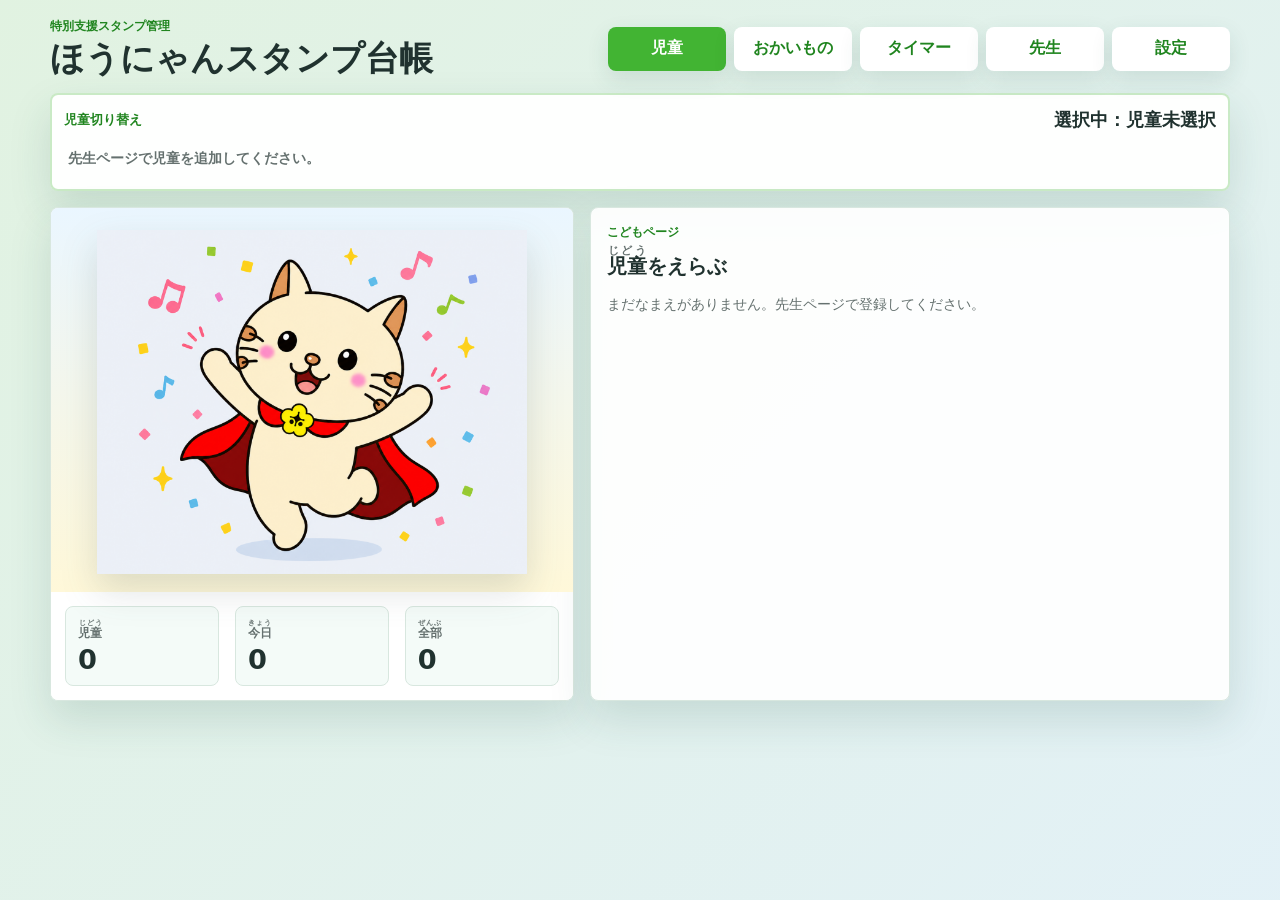
==== commit c8c319e4: "Deploy Hounyan level settings and batch stamps" ====
--- a/index.html
+++ b/index.html
@@ -18,6 +18,7 @@
           <button class="page-tab" type="button" data-view-button="shop">おかいもの</button>
           <button class="page-tab" type="button" data-view-button="timer">タイマー</button>
           <button class="page-tab" type="button" data-view-button="teacher">先生</button>
+          <button class="page-tab" type="button" data-view-button="settings">設定</button>
         </div>
       </header>
 
@@ -34,7 +35,7 @@
           <div class="child-grid">
             <section class="hero-panel child-hero">
               <div class="hounyan-stage">
-                <img src="assets/hounyan-home.png" alt="ほうにゃん" class="hounyan-image">
+                <img src="assets/hounyan-home.png" alt="ほうにゃん" class="hounyan-image" id="childHounyanImage">
               </div>
               <div class="hero-stats">
                 <div>
@@ -123,7 +124,7 @@
                   <p class="eyebrow">ごほうび</p>
                   <h2 id="shop-title"><ruby>お買い物<rt>おかいもの</rt></ruby></h2>
                 </div>
-                <img src="assets/hounyan-home.png" alt="ほうにゃん" class="shop-hounyan">
+                <img src="assets/hounyan-home.png" alt="ほうにゃん" class="shop-hounyan" id="shopHounyanImage">
               </div>
               <label>
                 <ruby>児童<rt>じどう</rt></ruby>をえらぶ
@@ -174,6 +175,7 @@
                 <p class="eyebrow">タイマー</p>
                 <h2 id="timer-title">じかんをきめる</h2>
               </div>
+              <div class="timer-cheer" id="timerCheerText">ほうにゃんもいっしょに見てるよ</div>
               <img src="assets/hounyan-home.png" alt="ほうにゃん" class="timer-hounyan">
             </section>
 
@@ -187,6 +189,11 @@
                 </div>
               </div>
 
+              <div class="timer-mode-choice" aria-label="タイマーの種類">
+                <button class="timer-mode-button is-selected" type="button" data-timer-mode="study">べんきょう</button>
+                <button class="timer-mode-button" type="button" data-timer-mode="play">あそび</button>
+              </div>
+
               <div class="timer-presets" aria-label="時間プリセット">
                 <button class="soft-button" type="button" data-timer-preset="60">1分</button>
                 <button class="soft-button" type="button" data-timer-preset="180">3分</button>
@@ -267,6 +274,15 @@
                 <div class="score-box">
                   <span>次のレベル</span>
                   <strong id="nextLevelText">あと5</strong>
+                </div>
+              </div>
+
+              <div class="level-current-card">
+                <img src="assets/hounyan-home.png" alt="ほうにゃん" id="teacherLevelImage">
+                <div>
+                  <p class="eyebrow">ほうにゃんレベル</p>
+                  <strong id="teacherLevelName">Lv.1 いつものほうにゃん</strong>
+                  <span id="teacherLevelRequirement">次の条件を確認します</span>
                 </div>
               </div>
 
@@ -285,6 +301,10 @@
                     </div>
                   </div>
                   <button class="primary-button wide stamp-press-button" type="button" id="addStampButton">スタンプを押す</button>
+                  <label class="field">
+                    <span>一気に押す数</span>
+                    <input id="teacherStampBatchCount" type="number" min="1" max="20" step="1" value="1">
+                  </label>
                   <label class="field">
                     <span>メモ</span>
                     <input id="stampMemo" type="text" placeholder="例: 国語プリント、計算プリント">
@@ -430,6 +450,43 @@
             </section>
           </div>
         </section>
+
+        <section class="view settings-page" data-view="settings" aria-labelledby="settings-title">
+          <div class="settings-grid">
+            <section class="work-panel level-settings-panel">
+              <div class="section-head">
+                <div>
+                  <p class="eyebrow">先生用設定</p>
+                  <h2 id="settings-title">ほうにゃんレベル設定</h2>
+                </div>
+                <button class="soft-button compact-button" type="button" id="resetLevelRulesButton">既定に戻す</button>
+              </div>
+
+              <form id="levelRuleForm" class="form-grid level-rule-form">
+                <label>
+                  レベル
+                  <select id="levelRuleLevel" class="select"></select>
+                </label>
+                <label>
+                  かぶりもの名
+                  <input id="levelRuleName" type="text" required>
+                </label>
+                <label>
+                  必要な完成シート数
+                  <input id="levelRuleRequiredSheets" type="number" min="0" step="1" value="0" required>
+                </label>
+                <label>
+                  画像パス
+                  <input id="levelRuleImage" type="text" placeholder="assets/hounyan-levels/hounyan-lv02-paper-crown.png">
+                </label>
+                <button class="primary-button wide" type="submit">レベル条件を保存</button>
+                <p class="hint">Lv.1は0シート固定です。画像を追加したら、ここに画像パスを入れると表示を差し替えられます。</p>
+              </form>
+
+              <div id="levelRulesList" class="level-rule-list"></div>
+            </section>
+          </div>
+        </section>
       </main>
     </div>
 
--- a/styles.css
+++ b/styles.css
@@ -283,6 +283,7 @@
 
 .child-grid,
 .shop-grid,
+.settings-grid,
 .teacher-grid,
 .stamp-workbench,
 .score-row,
@@ -315,6 +316,10 @@
 .teacher-grid {
   grid-template-columns: minmax(300px, 0.75fr) minmax(420px, 1.25fr);
   align-items: start;
+}
+
+.settings-grid {
+  grid-template-columns: minmax(0, 1fr);
 }
 
 .teacher-grid > .work-panel:nth-child(3),
@@ -804,6 +809,42 @@
   margin-top: 10px;
 }
 
+.level-current-card {
+  display: grid;
+  grid-template-columns: 112px minmax(0, 1fr);
+  gap: 14px;
+  align-items: center;
+  margin: 0 0 16px;
+  padding: 14px;
+  border: 1px solid rgba(66, 180, 51, 0.24);
+  border-radius: var(--radius);
+  background: linear-gradient(135deg, #ffffff, #f4fbf8);
+}
+
+.level-current-card img {
+  width: 112px;
+  height: 112px;
+  object-fit: contain;
+}
+
+.level-current-card strong,
+.level-current-card span {
+  display: block;
+}
+
+.level-current-card strong {
+  font-size: 1.18rem;
+  line-height: 1.35;
+}
+
+.level-current-card span {
+  margin-top: 4px;
+  color: var(--muted);
+  font-size: 0.88rem;
+  font-weight: 800;
+  line-height: 1.45;
+}
+
 .mini-hounyan {
   width: 96px;
   height: 96px;
@@ -988,6 +1029,29 @@
     linear-gradient(160deg, #ffffff, #eefaf4);
 }
 
+.timer-cheer {
+  justify-self: start;
+  max-width: 280px;
+  padding: 12px 14px;
+  border: 2px solid rgba(66, 180, 51, 0.2);
+  border-radius: var(--radius);
+  background: #fff;
+  color: var(--green-deep);
+  font-weight: 900;
+  line-height: 1.5;
+  box-shadow: 0 12px 26px rgba(36, 84, 76, 0.12);
+}
+
+.timer-cheer ruby {
+  ruby-align: center;
+}
+
+.timer-cheer rt {
+  color: var(--green);
+  font-size: 0.62em;
+  font-weight: 800;
+}
+
 .timer-hounyan {
   width: min(100%, 260px);
   justify-self: center;
@@ -1047,6 +1111,28 @@
   font-weight: 900;
 }
 
+.timer-mode-choice {
+  display: grid;
+  grid-template-columns: repeat(2, 1fr);
+  gap: 10px;
+}
+
+.timer-mode-button {
+  min-height: 52px;
+  border: 2px solid var(--line);
+  border-radius: var(--radius);
+  background: #fff;
+  color: var(--green-deep);
+  font-weight: 900;
+}
+
+.timer-mode-button.is-selected {
+  border-color: var(--green);
+  background: var(--green);
+  color: #fff;
+  box-shadow: 0 10px 22px rgba(66, 180, 51, 0.2);
+}
+
 .timer-presets,
 .timer-actions {
   display: grid;
@@ -1068,9 +1154,108 @@
   font-weight: 900;
 }
 
+.timer-page.is-running .timer-grid,
+.timer-page.is-finished .timer-grid {
+  grid-template-columns: minmax(260px, 0.8fr) minmax(420px, 1.2fr);
+}
+
+.timer-page.is-running .timer-hero,
+.timer-page.is-finished .timer-hero {
+  min-height: 520px;
+  background:
+    radial-gradient(circle at 72% 18%, rgba(247, 198, 0, 0.34), transparent 34%),
+    linear-gradient(160deg, #fffef2, #eefaf4);
+}
+
+.timer-page.is-running .timer-hounyan {
+  animation: timerHounyanCheer 0.9s ease-in-out infinite;
+  transform-origin: 50% 92%;
+}
+
+.timer-page.is-running .timer-cheer {
+  border-color: rgba(247, 198, 0, 0.48);
+  color: #866600;
+  background: #fffbe8;
+}
+
+.timer-page.is-running .timer-presets,
+.timer-page.is-running .timer-mode-choice,
+.timer-page.is-running .timer-inputs,
+.timer-page.is-finished .timer-presets,
+.timer-page.is-finished .timer-mode-choice,
+.timer-page.is-finished .timer-inputs {
+  display: none;
+}
+
+.timer-page.is-running .timer-panel,
+.timer-page.is-finished .timer-panel {
+  min-height: 520px;
+  background:
+    radial-gradient(circle at 50% 16%, rgba(66, 180, 51, 0.12), transparent 32%),
+    rgba(255, 255, 255, 0.96);
+}
+
+.timer-page.is-running .timer-ring,
+.timer-page.is-finished .timer-ring {
+  width: min(420px, 82vw);
+}
+
+@keyframes timerHounyanCheer {
+  0%,
+  100% {
+    transform: translateY(0) rotate(-1deg);
+  }
+  50% {
+    transform: translateY(-10px) rotate(2deg);
+  }
+}
+
 .stamp-asset-form,
-.prize-form {
+.prize-form,
+.level-rule-form {
   margin-bottom: 14px;
+}
+
+.level-rule-list {
+  display: grid;
+  grid-template-columns: repeat(auto-fit, minmax(240px, 1fr));
+  gap: 10px;
+}
+
+.level-rule-card {
+  display: grid;
+  grid-template-columns: 72px minmax(0, 1fr) auto;
+  gap: 10px;
+  align-items: center;
+  min-width: 0;
+  padding: 12px;
+  border: 1px solid var(--line);
+  border-radius: var(--radius);
+  background: #fff;
+}
+
+.level-rule-card img {
+  width: 72px;
+  height: 72px;
+  object-fit: contain;
+}
+
+.level-rule-card strong,
+.level-rule-card p {
+  display: block;
+}
+
+.level-rule-card strong {
+  font-size: 0.98rem;
+  line-height: 1.35;
+}
+
+.level-rule-card p {
+  margin-top: 3px;
+  color: var(--muted);
+  font-size: 0.82rem;
+  font-weight: 800;
+  line-height: 1.45;
 }
 
 .check-row {
@@ -1500,6 +1685,7 @@
 @media (max-width: 980px) {
   .child-grid,
   .shop-grid,
+  .settings-grid,
   .timer-grid,
   .teacher-grid,
   .stamp-workbench,
@@ -1581,6 +1767,18 @@
 
   .timer-hero {
     min-height: 260px;
+  }
+
+  .timer-page.is-running .timer-hero,
+  .timer-page.is-finished .timer-hero,
+  .timer-page.is-running .timer-panel,
+  .timer-page.is-finished .timer-panel {
+    min-height: 0;
+  }
+
+  .timer-page.is-running .timer-grid,
+  .timer-page.is-finished .timer-grid {
+    grid-template-columns: 1fr;
   }
 
   .timer-hounyan {
@@ -1651,6 +1849,21 @@
     grid-template-columns: 44px 1fr;
   }
 
+  .level-current-card,
+  .level-rule-card {
+    grid-template-columns: 64px minmax(0, 1fr);
+  }
+
+  .level-current-card img,
+  .level-rule-card img {
+    width: 64px;
+    height: 64px;
+  }
+
+  .level-rule-card .compact-button {
+    grid-column: 1 / -1;
+  }
+
   .history-card .danger-button {
     grid-column: 1 / -1;
   }
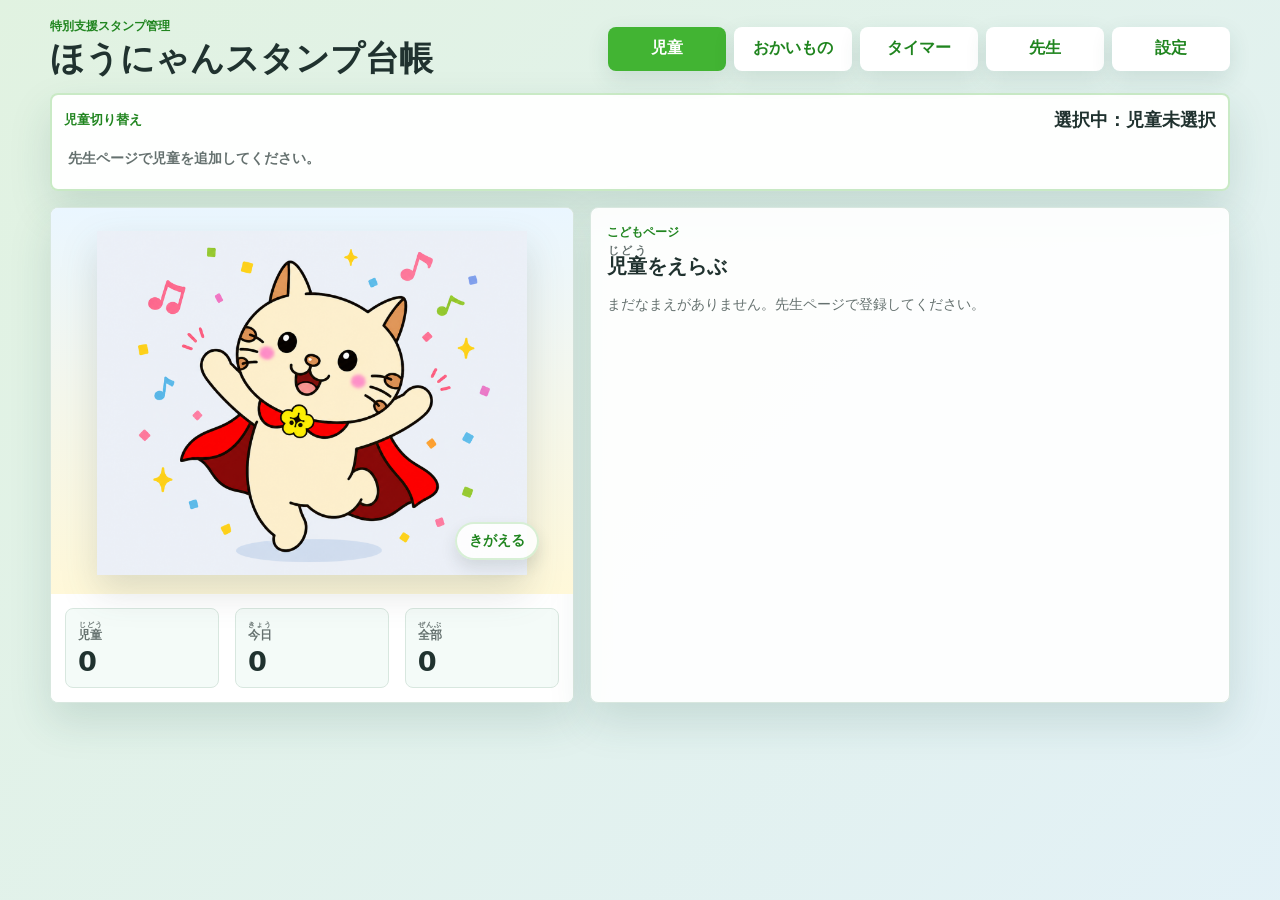
==== commit 64bbe2b4: "Deploy manual page" ====
--- a/index.html
+++ b/index.html
@@ -35,7 +35,9 @@
           <div class="child-grid">
             <section class="hero-panel child-hero">
               <div class="hounyan-stage">
-                <img src="assets/hounyan-home.png" alt="ほうにゃん" class="hounyan-image" id="childHounyanImage">
+                <button class="hounyan-change-button" type="button" id="childHounyanButton" aria-label="かぶりものをえらぶ">
+                  <img src="assets/hounyan-home.png" alt="ほうにゃん" class="hounyan-image" id="childHounyanImage">
+                </button>
               </div>
               <div class="hero-stats">
                 <div>
@@ -89,6 +91,19 @@
                 <span>あと</span>
                 <strong id="childRemainingText">20こ</strong>
               </div>
+            </div>
+
+            <div class="child-level-card">
+              <div>
+                <span class="level-label">ほうにゃんレベル</span>
+                <strong id="childLevelName">Lv.1 いつものほうにゃん</strong>
+                <p id="childLevelRequirement">あと20こで小さな紙の王冠</p>
+                <div class="level-progress" aria-hidden="true">
+                  <span id="childLevelProgressBar"></span>
+                </div>
+                <small id="childLevelProgressText">0/20こ</small>
+              </div>
+              <div id="childNextLevelPreview" class="mystery-level-preview" role="img" aria-label="つぎのかぶりものはひみつ">?</div>
             </div>
 
             <div class="next-unlock-banner" id="childNextUnlock">
@@ -540,6 +555,21 @@
       </div>
     </div>
 
+    <div class="preview-layer" id="hounyanClosetLayer" hidden>
+      <div class="preview-card hounyan-closet-card" role="dialog" aria-modal="true" aria-labelledby="hounyanClosetTitle">
+        <div class="section-head compact">
+          <div>
+            <p class="eyebrow" id="hounyanClosetStudent">ほうにゃん</p>
+            <h2 id="hounyanClosetTitle">かぶりものをえらぶ</h2>
+          </div>
+        </div>
+        <div class="hounyan-closet-list" id="hounyanClosetList"></div>
+        <div class="preview-actions single">
+          <button class="primary-button" type="button" id="hounyanClosetCloseButton">とじる</button>
+        </div>
+      </div>
+    </div>
+
     <div class="animation-layer" id="hounyanAnimationLayer" hidden>
       <div class="animation-card" role="dialog" aria-modal="true" aria-labelledby="animationTitle">
         <div class="animation-burst" aria-hidden="true"></div>
--- a/styles.css
+++ b/styles.css
@@ -357,6 +357,41 @@
   background: linear-gradient(180deg, #eaf6ff, #fff8d9);
 }
 
+.hounyan-change-button {
+  position: relative;
+  display: grid;
+  place-items: center;
+  width: 100%;
+  min-height: 100%;
+  border: 0;
+  background: transparent;
+  cursor: pointer;
+}
+
+.hounyan-change-button::after {
+  content: "きがえる";
+  position: absolute;
+  right: 16px;
+  bottom: 16px;
+  padding: 8px 12px;
+  border: 2px solid rgba(66, 180, 51, 0.2);
+  border-radius: 999px;
+  background: rgba(255, 255, 255, 0.88);
+  color: var(--green-deep);
+  font-size: 0.86rem;
+  font-weight: 900;
+  box-shadow: 0 8px 16px rgba(32, 50, 47, 0.12);
+}
+
+.hounyan-change-button:focus-visible {
+  outline: 4px solid rgba(47, 150, 223, 0.45);
+  outline-offset: -8px;
+}
+
+.hounyan-change-button:hover .hounyan-image {
+  transform: translateY(-3px) scale(1.01);
+}
+
 .hounyan-image {
   width: min(92%, 430px);
   max-height: 390px;
@@ -364,6 +399,7 @@
   display: block;
   margin: 4px auto 0;
   filter: drop-shadow(0 16px 18px rgba(45, 71, 69, 0.16));
+  transition: transform 0.18s ease;
 }
 
 .hero-stats {
@@ -509,6 +545,85 @@
   min-height: 92px;
 }
 
+.child-level-card {
+  display: grid;
+  grid-template-columns: minmax(0, 1fr) 104px;
+  gap: 14px;
+  align-items: center;
+  margin: 14px 0;
+  padding: 16px;
+  border: 2px solid rgba(47, 150, 223, 0.22);
+  border-radius: var(--radius);
+  background: linear-gradient(135deg, #ffffff, #eef7ff);
+  box-shadow: 0 12px 24px rgba(47, 150, 223, 0.12);
+}
+
+.child-level-card .level-label {
+  display: block;
+  color: var(--blue);
+  font-size: 0.82rem;
+  font-weight: 900;
+  line-height: 1.4;
+}
+
+.child-level-card strong {
+  display: block;
+  margin-top: 3px;
+  font-size: clamp(1.18rem, 4vw, 1.55rem);
+  line-height: 1.32;
+}
+
+.child-level-card p {
+  margin-top: 6px;
+  color: var(--ink);
+  font-size: 1rem;
+  font-weight: 900;
+  line-height: 1.45;
+}
+
+.child-level-card small {
+  display: block;
+  margin-top: 5px;
+  color: var(--muted);
+  font-weight: 900;
+}
+
+.mystery-level-preview {
+  display: grid;
+  place-items: center;
+  width: 104px;
+  height: 104px;
+  justify-self: end;
+  padding: 6px;
+  border: 2px dashed rgba(47, 150, 223, 0.45);
+  border-radius: var(--radius);
+  background:
+    radial-gradient(circle at 30% 20%, rgba(255, 255, 255, 0.95), rgba(255, 255, 255, 0.18) 36%),
+    linear-gradient(135deg, rgba(47, 150, 223, 0.15), rgba(255, 212, 71, 0.28));
+  color: var(--blue);
+  font-size: 3.5rem;
+  font-weight: 1000;
+  line-height: 1;
+  box-shadow: inset 0 0 0 6px rgba(255, 255, 255, 0.55), 0 12px 20px rgba(47, 150, 223, 0.16);
+}
+
+.level-progress {
+  height: 12px;
+  margin-top: 10px;
+  overflow: hidden;
+  border-radius: 999px;
+  background: #dfeef8;
+}
+
+.level-progress span {
+  display: block;
+  width: 0;
+  height: 100%;
+  border-radius: inherit;
+  background: linear-gradient(90deg, var(--blue), var(--yellow));
+  transition: width 0.25s ease;
+}
+
 .next-unlock-banner {
   display: grid;
   grid-template-columns: minmax(0, 1fr) 92px;
@@ -1509,6 +1624,99 @@
   display: grid;
   grid-template-columns: minmax(100px, 0.45fr) minmax(140px, 0.55fr);
   gap: 10px;
+}
+
+.preview-actions.single {
+  grid-template-columns: 1fr;
+}
+
+.hounyan-closet-card {
+  width: min(760px, 100%);
+  background: #fff;
+}
+
+.hounyan-closet-list {
+  display: grid;
+  grid-template-columns: repeat(auto-fit, minmax(150px, 1fr));
+  gap: 12px;
+  margin: 14px 0;
+}
+
+.hounyan-closet-option {
+  display: grid;
+  gap: 8px;
+  align-content: start;
+  min-height: 210px;
+  padding: 10px;
+  border: 2px solid rgba(47, 150, 223, 0.14);
+  border-radius: var(--radius);
+  background: linear-gradient(180deg, #fff, #f4fbff);
+  color: var(--ink);
+  cursor: pointer;
+  text-align: left;
+  box-shadow: 0 10px 20px rgba(32, 50, 47, 0.08);
+}
+
+.hounyan-closet-option:hover {
+  transform: translateY(-2px);
+  border-color: rgba(66, 180, 51, 0.34);
+}
+
+.hounyan-closet-option:disabled {
+  cursor: default;
+}
+
+.hounyan-closet-option.is-locked {
+  border-style: dashed;
+  border-color: rgba(32, 50, 47, 0.16);
+  background: linear-gradient(180deg, #f9fbfa, #eef3f2);
+  color: rgba(32, 50, 47, 0.72);
+  box-shadow: none;
+}
+
+.hounyan-closet-option.is-locked:hover {
+  transform: none;
+}
+
+.hounyan-closet-option.is-selected {
+  border-color: var(--green);
+  background: linear-gradient(180deg, #f1fff0, #ffffff);
+  box-shadow: 0 12px 22px rgba(66, 180, 51, 0.18);
+}
+
+.hounyan-closet-option img {
+  width: 100%;
+  aspect-ratio: 1;
+  object-fit: contain;
+  border-radius: var(--radius);
+  background: rgba(255, 255, 255, 0.78);
+}
+
+.hounyan-closet-mystery {
+  display: grid;
+  place-items: center;
+  width: 100%;
+  aspect-ratio: 1;
+  border-radius: var(--radius);
+  background:
+    radial-gradient(circle at 30% 20%, rgba(255, 255, 255, 0.9), transparent 34%),
+    linear-gradient(135deg, rgba(32, 50, 47, 0.72), rgba(32, 50, 47, 0.36));
+  color: #fff;
+  font-size: 3.8rem;
+  font-weight: 1000;
+  line-height: 1;
+  box-shadow: inset 0 0 0 6px rgba(255, 255, 255, 0.32);
+}
+
+.hounyan-closet-option strong {
+  font-size: 1rem;
+  line-height: 1.35;
+}
+
+.hounyan-closet-option span {
+  color: var(--muted);
+  font-size: 0.82rem;
+  font-weight: 900;
 }
 
 .animation-layer {
@@ -1806,6 +2014,17 @@
     padding: 14px;
   }
 
+  .child-level-card {
+    grid-template-columns: minmax(0, 1fr) 78px;
+    padding: 14px;
+  }
+
+  .mystery-level-preview {
+    width: 78px;
+    height: 78px;
+    font-size: 2.8rem;
+  }
+
   .next-unlock-preview {
     width: 72px;
     height: 72px;
